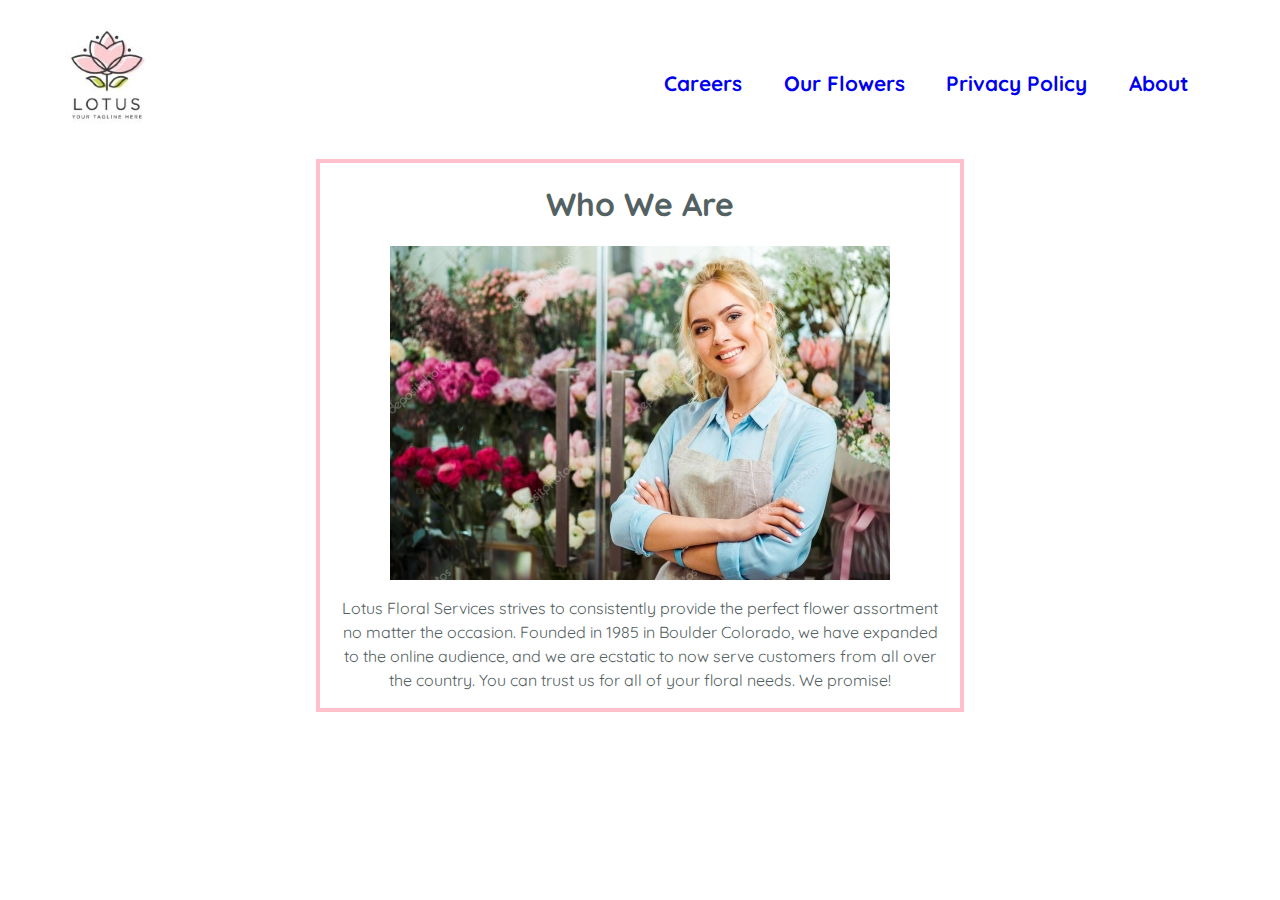
==== about.html @ 7e4a7728 "Add files via upload" ====
<!DOCTYPE html>
<html lang="en">
<head>
  <meta charset="utf-8" />
  <link href="about_styles.css" rel="stylesheet" />
  <!--Google Font styles-->
  <link rel="preconnect" href="https://fonts.googleapis.com">
  <link rel="preconnect" href="https://fonts.gstatic.com" crossorigin>
  <link href="https://fonts.googleapis.com/css2?family=Open+Sans:wght@300&family=Quicksand&family=Sacramento&display=swap" rel="stylesheet">
</head>
<body>
  <header>
  <nav>
    <div class="nav-logo">
      <img src="logo.jpg" alt="business-logo" class="img-logo" href="main.html"/>
    </div>
    <div class="nav-links">
      <a href="careers.html">Careers</a>
      <a href="products.html">Our Flowers</a>
      <a href="privacy-policy.html">Privacy Policy</a>
      <a href="about.html">About</a>
    </div>
  </nav>
</header>
  <main>
    <section>
    <h1>Who We Are</h1>
    <img src="florist2.jpg" class="florist" />
    <p>Lotus Floral Services strives to consistently provide the perfect flower
      assortment no matter the occasion. Founded in 1985 in Boulder Colorado,
      we have expanded to the online audience, and we are ecstatic to now serve
      customers from all over the country. You can trust us for all of your floral needs.
      We promise!  </p>
        </section>
    </main>
  </body>
---- about_styles.css ----
body {
  color: #536162;
  font-family: 'Quicksand';
}
/*Navigation Bar*/
 nav {
   display: flex;
   flex-direction: row;
   justify-content: space-between;
   color: #536162;
 }

.nav-links {
  display: flex;
  flex-direction: row;
  font-family: 'Quicksand';
  font-weight: bold;
  margin: 3em;
  font-size: 1.3em;
}

.nav-links a {
  text-decoration: none;
  margin: 0 1em 0 1em;
}

.nav-links a:hover, .nav-links a:visited {
  color: #FFB6B6;
}

.img-logo {
  cursor: pointer;
}

main {
  display: flex;
  flex-direction: column;
  justify-content: center;
  align-items: center;
}

section {
  display: flex;
  flex-direction: column;
  justify-content: center;
  align-items: center;
  width: 40em;
  text-align: center;
  border: 4px solid pink;
}

p {
  margin: 1em;
  line-height: 1.5;
}

/*Media*/
@media screen and (max-width: 780px) {
  .img-logo {
    display: none;
  }

  .nav-links {
    margin: 3em 0;
    justify-content: center;
  }

  section {
    display: flex;
    flex-direction: column;
    width: 20em;
  }
}
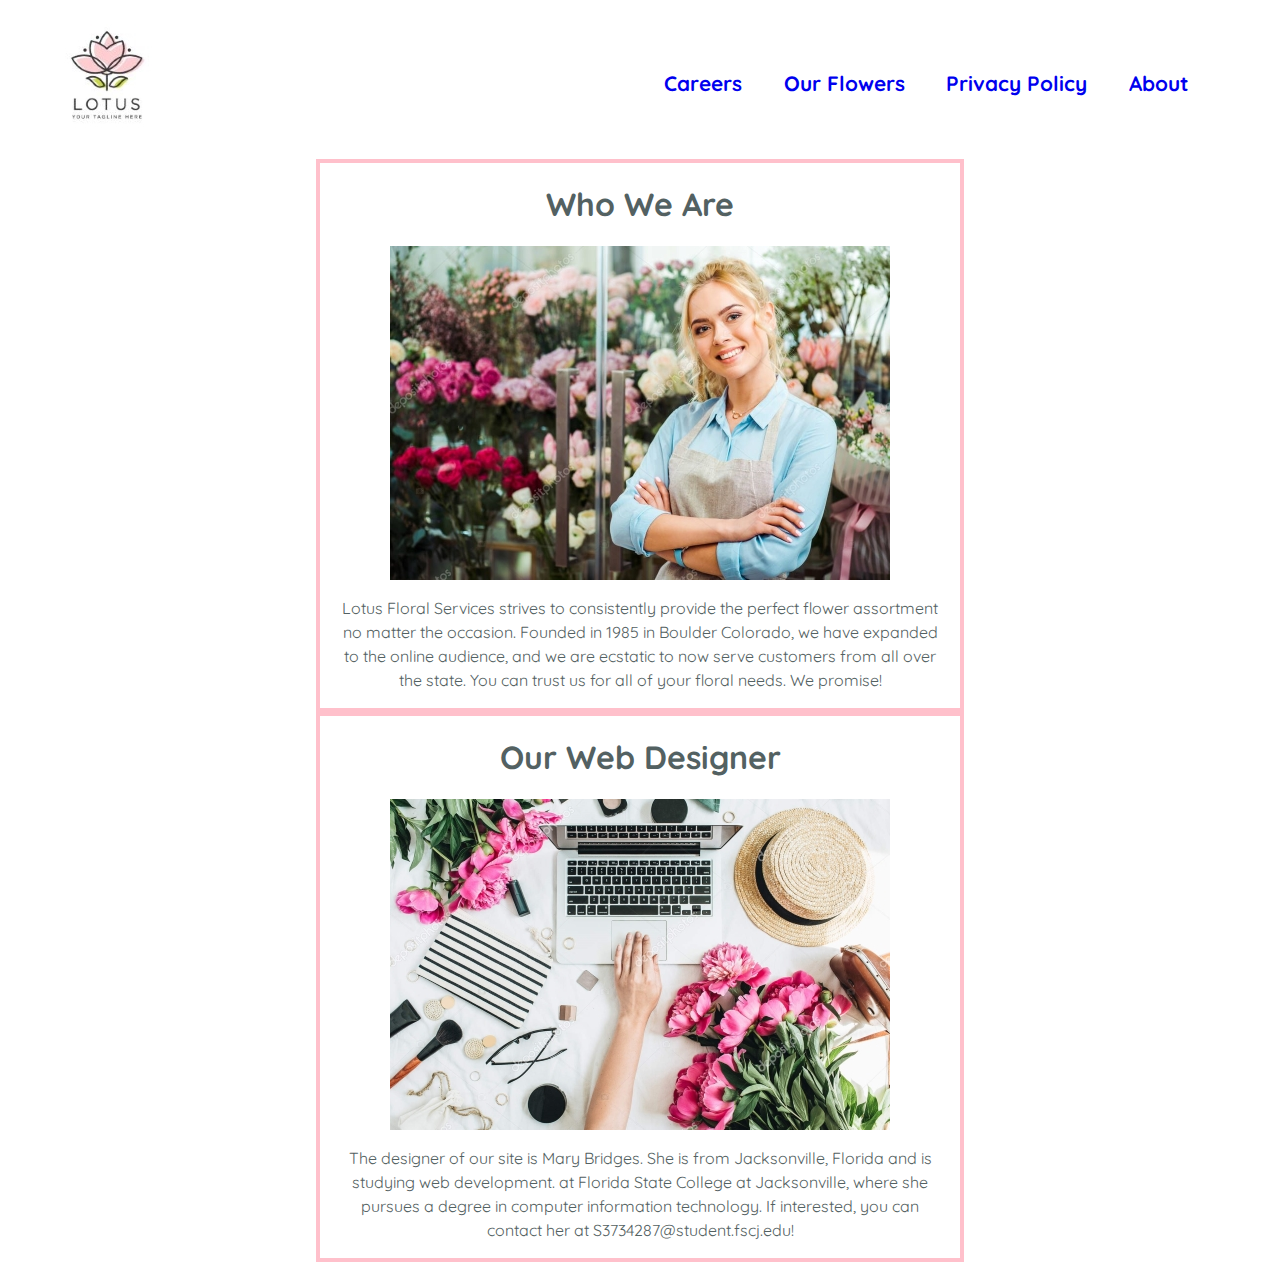
==== commit eac9f609: "Added JavaScript and media." ====
--- a/about.html
+++ b/about.html
@@ -7,12 +7,13 @@
   <link rel="preconnect" href="https://fonts.googleapis.com">
   <link rel="preconnect" href="https://fonts.gstatic.com" crossorigin>
   <link href="https://fonts.googleapis.com/css2?family=Open+Sans:wght@300&family=Quicksand&family=Sacramento&display=swap" rel="stylesheet">
+  <title>Lotus Floral Services</title>
 </head>
 <body>
   <header>
   <nav>
     <div class="nav-logo">
-      <img src="logo.jpg" alt="business-logo" class="img-logo" href="main.html"/>
+      <a href="index.html"><img src="logo.jpg" alt="business-logo" class="img-logo"></a>
     </div>
     <div class="nav-links">
       <a href="careers.html">Careers</a>
@@ -29,8 +30,17 @@
     <p>Lotus Floral Services strives to consistently provide the perfect flower
       assortment no matter the occasion. Founded in 1985 in Boulder Colorado,
       we have expanded to the online audience, and we are ecstatic to now serve
-      customers from all over the country. You can trust us for all of your floral needs.
+      customers from all over the state. You can trust us for all of your floral needs.
       We promise!  </p>
         </section>
+
+    <section>
+      <h1>Our Web Designer</h1>
+      <img src="me.jpg" class="florist" />
+      <p>The designer of our site is Mary Bridges. She is from Jacksonville, Florida and is studying web development.
+      at Florida State College at Jacksonville, where she pursues a degree in computer information technology.
+      If interested, you can contact her at S3734287@student.fscj.edu!  </p>
+          </section>
     </main>
   </body>
+</html>
--- a/about_styles.css
+++ b/about_styles.css
@@ -1,4 +1,4 @@
-body {
+body { 
   color: #536162;
   font-family: 'Quicksand';
 }
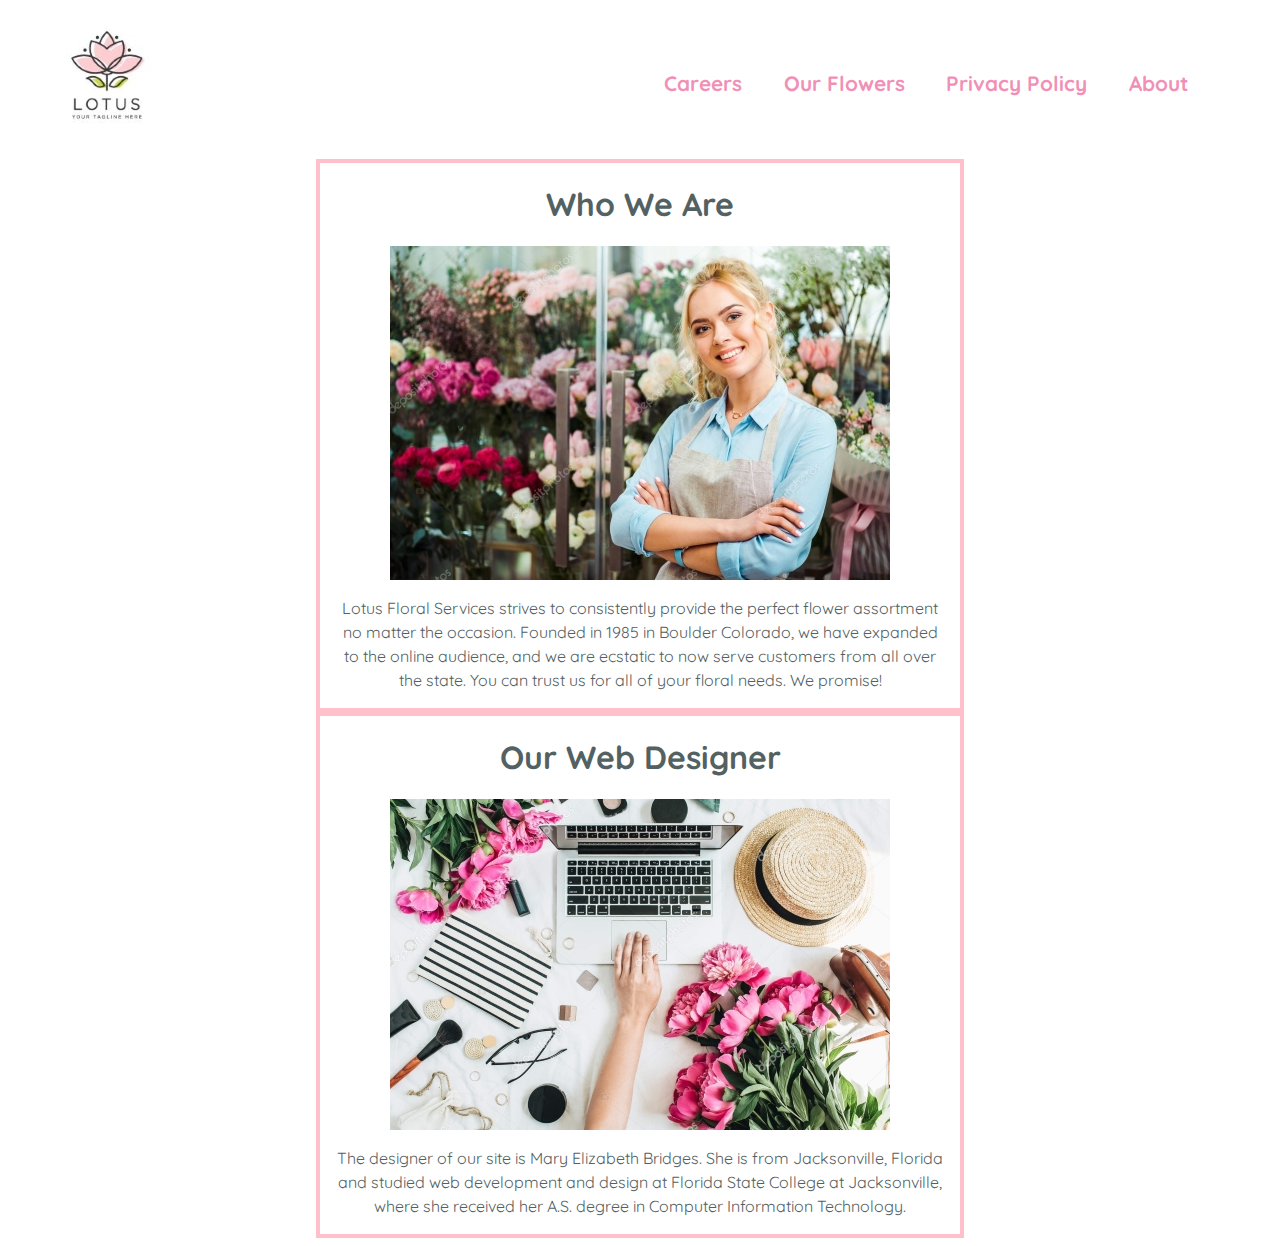
==== commit 01fa9e1b: "Update about.html" ====
--- a/about.html
+++ b/about.html
@@ -26,7 +26,7 @@
   <main>
     <section>
     <h1>Who We Are</h1>
-    <img src="florist2.jpg" class="florist" />
+    <img src="florist2.jpg" class="florist" alt="smiling-florist"/>
     <p>Lotus Floral Services strives to consistently provide the perfect flower
       assortment no matter the occasion. Founded in 1985 in Boulder Colorado,
       we have expanded to the online audience, and we are ecstatic to now serve
@@ -36,10 +36,9 @@
 
     <section>
       <h1>Our Web Designer</h1>
-      <img src="me.jpg" class="florist" />
-      <p>The designer of our site is Mary Bridges. She is from Jacksonville, Florida and is studying web development.
-      at Florida State College at Jacksonville, where she pursues a degree in computer information technology.
-      If interested, you can contact her at S3734287@student.fscj.edu!  </p>
+      <img src="me.jpg" class="florist" alt="girl-with-laptop" />
+      <p>The designer of our site is Mary Elizabeth Bridges. She is from Jacksonville, Florida and studied web development and design
+      at Florida State College at Jacksonville, where she received her A.S. degree in Computer Information Technology.</p>
           </section>
     </main>
   </body>
--- a/about_styles.css
+++ b/about_styles.css
@@ -17,15 +17,17 @@
   font-weight: bold;
   margin: 3em;
   font-size: 1.3em;
+  color: #F190B7;
 }
 
 .nav-links a {
   text-decoration: none;
   margin: 0 1em 0 1em;
+  color: #F190B7;
 }
 
 .nav-links a:hover, .nav-links a:visited {
-  color: #FFB6B6;
+  color: pink;
 }
 
 .img-logo {
